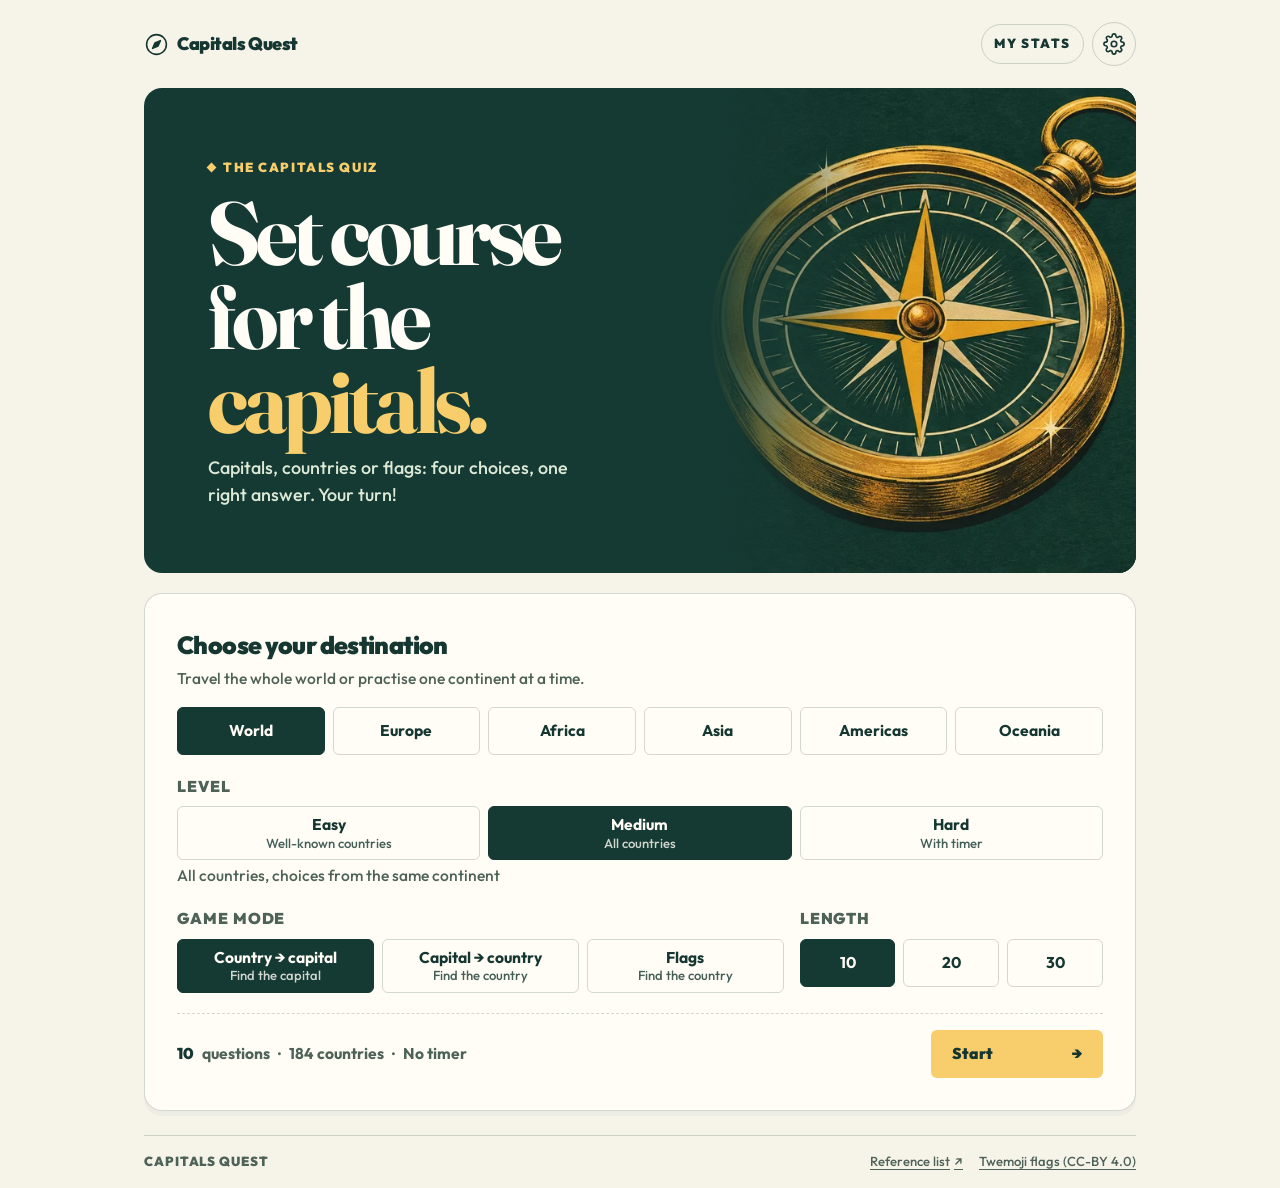
==== index.html @ 691945a4 "Première version de Cap sur les capitales (PWA multilingue) Co-Authored-By: Claude Opus 5.5 <noreply" ====
<!doctype html>
<html lang="fr" dir="ltr">
<head>
  <meta charset="utf-8">
  <meta name="viewport" content="width=device-width,initial-scale=1">
  <meta name="theme-color" content="#153a33">
  <meta name="mobile-web-app-capable" content="yes">
  <meta name="apple-mobile-web-app-capable" content="yes">
  <meta name="apple-mobile-web-app-title" content="Capitales">
  <meta name="apple-mobile-web-app-status-bar-style" content="black-translucent">
  <meta name="description" content="Un quiz pour apprendre les capitales et les drapeaux du monde.">
  <title>Cap sur les capitales</title>
  <link rel="icon" type="image/png" href="./assets/icon-192.png">
  <link rel="apple-touch-icon" href="./assets/apple-touch-icon.png">
  <link rel="manifest" href="./manifest.webmanifest">
  <link rel="preconnect" href="https://fonts.googleapis.com">
  <link rel="preconnect" href="https://fonts.gstatic.com" crossorigin>
  <link rel="stylesheet" href="https://fonts.googleapis.com/css2?family=Cairo:wght@400;600;700;800&family=Fraunces:opsz,wght@9..144,600;9..144,700&family=Outfit:wght@400;500;600;700;800;900&display=swap">
  <link rel="stylesheet" href="./base.css">
  <link rel="stylesheet" href="./style.css">
  <script>
    // Applique le thème avant l'affichage pour éviter un flash de couleur.
    try { const s = JSON.parse(localStorage.getItem("cap-settings")) || {}; if (s.theme === "dark" || s.theme === "light") document.documentElement.dataset.theme = s.theme; } catch (e) {}
  </script>
  <script src="./countries.js" defer></script>
  <script src="./names.js" defer></script>
  <script src="./flags.js" defer></script>
  <script src="./i18n.js" defer></script>
  <script src="./app.js" defer></script>
</head>
<body>
  <a class="skip" href="#main" data-i="skip">Aller au jeu</a>
  <header class="top shell">
    <div class="wordmark">
      <svg viewBox="0 0 24 24" width="25" height="25" fill="none" stroke="currentColor" stroke-width="1.5" aria-hidden="true"><circle cx="12" cy="12" r="9.5"/><path d="m15.7 8.3-2.2 5.2-5.2 2.2 2.2-5.2 5.2-2.2Z" fill="currentColor" stroke-linejoin="round"/></svg>
      <span data-i="appName">Cap sur les capitales</span>
    </div>
    <div class="top-actions">
      <button id="stats-btn" type="button" class="top-label stats-link" data-i="stats">Mes stats</button>
      <button id="settings-btn" type="button" class="icon-btn" data-i-aria="settings" aria-label="Réglages">
        <svg viewBox="0 0 24 24" width="22" height="22" fill="none" stroke="currentColor" stroke-width="1.8" stroke-linecap="round" stroke-linejoin="round" aria-hidden="true"><circle cx="12" cy="12" r="3"/><path d="M19.4 15a1.7 1.7 0 0 0 .34 1.87l.06.06a2 2 0 1 1-2.83 2.83l-.06-.06a1.7 1.7 0 0 0-1.87-.34 1.7 1.7 0 0 0-1.03 1.56V21a2 2 0 1 1-4 0v-.09a1.7 1.7 0 0 0-1.11-1.56 1.7 1.7 0 0 0-1.87.34l-.06.06a2 2 0 1 1-2.83-2.83l.06-.06a1.7 1.7 0 0 0 .34-1.87 1.7 1.7 0 0 0-1.56-1.03H3a2 2 0 1 1 0-4h.09a1.7 1.7 0 0 0 1.56-1.11 1.7 1.7 0 0 0-.34-1.87l-.06-.06a2 2 0 1 1 2.83-2.83l.06.06a1.7 1.7 0 0 0 1.87.34H9a1.7 1.7 0 0 0 1.03-1.56V3a2 2 0 1 1 4 0v.09a1.7 1.7 0 0 0 1.03 1.56 1.7 1.7 0 0 0 1.87-.34l.06-.06a2 2 0 1 1 2.83 2.83l-.06.06a1.7 1.7 0 0 0-.34 1.87V9a1.7 1.7 0 0 0 1.56 1.03H21a2 2 0 1 1 0 4h-.09a1.7 1.7 0 0 0-1.51 1.03Z"/></svg>
      </button>
    </div>
  </header>

  <main id="main" class="shell" tabindex="-1">
    <section id="menu" aria-labelledby="menu-title">
      <div class="hero">
        <div class="hero-copy">
          <span class="eyebrow hero-tag"><span class="mark" aria-hidden="true"></span> <span data-i="heroTag">Le quiz des capitales</span></span>
          <h1 id="menu-title" tabindex="-1"><span data-i="heroA">Cap sur les</span> <span class="hero-accent" data-i="heroB">capitales.</span></h1>
          <p data-i="heroText">Capitales, pays ou drapeaux : quatre choix, une seule bonne réponse. À toi de jouer !</p>
        </div>
        <div class="hero-art" aria-hidden="true"><img src="./assets/compass.webp" width="900" height="600" alt="" fetchpriority="high" decoding="async"></div>
      </div>

      <form id="setup" class="boarding">
        <fieldset>
          <legend data-i="destination">Choisis ta destination</legend>
          <p class="hint" data-i="destinationHint">Fais le tour du monde ou entraîne-toi par continent.</p>
          <div class="regions options">
            <label><input type="radio" name="region" value="world" checked><span data-i="region_world">Monde</span></label>
            <label><input type="radio" name="region" value="eu"><span data-i="region_eu">Europe</span></label>
            <label><input type="radio" name="region" value="af"><span data-i="region_af">Afrique</span></label>
            <label><input type="radio" name="region" value="as"><span data-i="region_as">Asie</span></label>
            <label><input type="radio" name="region" value="am"><span data-i="region_am">Amériques</span></label>
            <label><input type="radio" name="region" value="oc"><span data-i="region_oc">Océanie</span></label>
          </div>
        </fieldset>

        <fieldset class="level-set">
          <legend class="small-legend" data-i="level">Niveau</legend>
          <div class="levels options">
            <label><input type="radio" name="level" value="easy"><span><b data-i="level_easy">Facile</b><small data-i="levelSub_easy">Pays connus</small></span></label>
            <label><input type="radio" name="level" value="medium" checked><span><b data-i="level_medium">Moyen</b><small data-i="levelSub_medium">Tous les pays</small></span></label>
            <label><input type="radio" name="level" value="hard"><span><b data-i="level_hard">Difficile</b><small data-i="levelSub_hard">Avec chrono</small></span></label>
          </div>
          <p id="level-hint" class="hint"></p>
        </fieldset>

        <div class="setup-row">
          <fieldset>
            <legend class="small-legend" data-i="modeTitle">Mode de jeu</legend>
            <div class="modes options">
              <label><input type="radio" name="mode" value="capital" checked><span><b data-i="mode_capital">Pays → capitale</b><small data-i="modeSub_capital">Trouve la capitale</small></span></label>
              <label><input type="radio" name="mode" value="country"><span><b data-i="mode_country">Capitale → pays</b><small data-i="modeSub_country">Trouve le pays</small></span></label>
              <label><input type="radio" name="mode" value="flag"><span><b data-i="mode_flag">Drapeaux</b><small data-i="modeSub_flag">Trouve le pays</small></span></label>
            </div>
          </fieldset>
          <fieldset>
            <legend class="small-legend" data-i="length">Longueur</legend>
            <div class="counts options">
              <label><input type="radio" name="count" value="10" checked><span>10</span></label>
              <label><input type="radio" name="count" value="20"><span>20</span></label>
              <label><input type="radio" name="count" value="30"><span>30</span></label>
            </div>
          </fieldset>
        </div>

        <div class="boarding-actions">
          <p class="boarding-note"><span id="note-count" class="note-number">10</span> <span data-i="noteQuestions">questions</span> <span class="middle-dot" aria-hidden="true">·</span> <span id="note-pool"></span> <span class="middle-dot" aria-hidden="true">·</span> <span id="note-timer"></span> <span id="note-best" class="note-best" hidden></span></p>
          <button id="start-btn" type="submit" class="btn primary"><span data-i="start">Commencer</span> <span class="arrow" aria-hidden="true">→</span></button>
        </div>
      </form>
    </section>

    <section id="quiz" class="play" hidden aria-labelledby="country-title">
      <div class="play-top">
        <button id="back" type="button" class="btn text-btn"><span class="arrow" aria-hidden="true">←</span> <span data-i="home">Accueil</span></button>
        <div class="pills">
          <div class="score-pill timer-pill" id="timer-pill" hidden><span data-i="time">Temps</span> <strong id="timer">15</strong></div>
          <div class="score-pill streak-pill" id="streak-pill"><span data-i="streak">Série</span> <strong id="streak">0</strong></div>
          <div class="score-pill"><span data-i="score">Score</span> <strong id="score">0</strong></div>
        </div>
      </div>
      <div class="progress-meta">
        <span id="round-label" class="eyebrow"></span>
        <span id="question-count"></span>
      </div>
      <div id="progress" class="progress" role="progressbar" data-i-aria="progressLabel" aria-label="Questions terminées" aria-valuemin="0" aria-valuemax="10" aria-valuenow="0"></div>
      <div class="passport">
        <div class="passport-copy">
          <p id="question-prompt"></p>
          <h1 id="country-title" tabindex="-1" aria-describedby="question-prompt"><span id="flag" class="flag" aria-hidden="true"></span><span id="title-text"></span></h1>
          <span id="continent" class="passport-label"></span>
        </div>
        <div class="passport-art" aria-hidden="true"></div>
      </div>
      <div id="choices" class="choices" role="group" data-i-aria="choicesLabel" aria-label="Choix de réponse"></div>
      <div class="quiz-actions">
        <p id="feedback" role="status" aria-atomic="true"></p>
        <button id="pass" type="button" class="btn text-btn"><span data-i="skipQuestion">Passer</span> <span class="arrow" aria-hidden="true">→</span></button>
        <button id="next" type="button" class="btn primary" hidden><span id="next-label"></span><span class="arrow" aria-hidden="true">→</span></button>
      </div>
    </section>

    <section id="results" class="play" hidden aria-labelledby="result-title">
      <div class="play-top">
        <button id="results-home" type="button" class="btn text-btn"><span class="arrow" aria-hidden="true">←</span> <span data-i="home">Accueil</span></button>
        <p id="results-region" class="eyebrow"></p>
      </div>
      <div class="summary">
        <div>
          <p class="eyebrow hero-tag"><span class="mark" aria-hidden="true"></span> <span data-i="arrival">Arrivée</span></p>
          <h1 id="result-title" tabindex="-1" data-i="gameOver">Partie terminée !</h1>
          <p id="result-message"></p>
          <p id="result-extra" class="result-extra"></p>
        </div>
        <div class="score-stamp" data-i-aria="finalScore" aria-label="Score final">
          <strong id="result-score" class="score-value">0 / 10</strong>
          <span id="result-stamp-label"></span>
        </div>
      </div>
      <div class="result-actions">
        <button id="replay" type="button" class="btn primary"><span data-i="newGame">Nouvelle partie</span> <span class="arrow" aria-hidden="true">→</span></button>
        <button id="retry" type="button" class="btn secondary" data-i="retry">Rejouer mes erreurs</button>
      </div>
      <section id="corrections" aria-labelledby="corrections-title">
        <h2 id="corrections-title" data-i="toRemember">À retenir</h2>
        <ul id="mistakes"></ul>
      </section>
    </section>

    <section id="stats" class="play" hidden aria-labelledby="stats-title">
      <div class="play-top">
        <button id="stats-home" type="button" class="btn text-btn"><span class="arrow" aria-hidden="true">←</span> <span data-i="home">Accueil</span></button>
        <p class="eyebrow" data-i="travelLog">Carnet de voyage</p>
      </div>
      <h1 id="stats-title" class="section-title" tabindex="-1" data-i="statsTitle">Mes statistiques</h1>
      <p id="stats-empty" class="hint" data-i="statsEmpty"></p>
      <div id="stats-body">
        <div class="stat-tiles">
          <div class="stat-tile"><strong id="st-games">0</strong><span data-i="gamesPlayed">parties jouées</span></div>
          <div class="stat-tile"><strong id="st-answers">0</strong><span data-i="answersGiven">réponses données</span></div>
          <div class="stat-tile"><strong id="st-rate">0 %</strong><span data-i="successRate">de bonnes réponses</span></div>
          <div class="stat-tile"><strong id="st-known">0</strong><span id="st-mastered"></span></div>
        </div>
        <h2 class="sub-title" data-i="byContinent">Par continent</h2>
        <ul id="st-regions" class="bars"></ul>
        <h2 class="sub-title" data-i="weakPoints">Tes points faibles</h2>
        <p class="hint" data-i="weakHint"></p>
        <ul id="st-weak" class="weak-list"></ul>
        <div class="result-actions">
          <button id="weak-btn" type="button" class="btn primary"><span data-i="reviewWeak">Réviser mes points faibles</span> <span class="arrow" aria-hidden="true">→</span></button>
          <button id="reset-btn" type="button" class="btn secondary" data-i="resetStats">Effacer mes stats</button>
        </div>
        <div id="reset-confirm" class="confirm" hidden>
          <p data-i="resetConfirm"></p>
          <div class="confirm-actions">
            <button id="reset-yes" type="button" class="btn danger" data-i="resetYes">Oui, tout effacer</button>
            <button id="reset-no" type="button" class="btn secondary" data-i="cancel">Annuler</button>
          </div>
        </div>
      </div>
    </section>

    <section id="settings" class="play" hidden aria-labelledby="settings-title">
      <div class="play-top">
        <button id="settings-home" type="button" class="btn text-btn"><span class="arrow" aria-hidden="true">←</span> <span data-i="home">Accueil</span></button>
      </div>
      <h1 id="settings-title" class="section-title" tabindex="-1" data-i="settings">Réglages</h1>
      <form id="settings-form" class="settings-card">
        <div class="setting">
          <label for="set-lang" class="setting-label" data-i="language">Langue</label>
          <select id="set-lang" name="lang"></select>
        </div>
        <fieldset class="setting">
          <legend class="setting-label" data-i="theme">Thème</legend>
          <div class="segmented options">
            <label><input type="radio" name="theme" value="auto"><span data-i="themeAuto">Automatique</span></label>
            <label><input type="radio" name="theme" value="light"><span data-i="themeLight">Clair</span></label>
            <label><input type="radio" name="theme" value="dark"><span data-i="themeDark">Sombre</span></label>
          </div>
        </fieldset>
        <div class="setting setting-toggle">
          <div>
            <label for="set-sound" class="setting-label" data-i="sound">Sons</label>
            <p class="hint" data-i="soundHint"></p>
          </div>
          <input id="set-sound" name="sound" type="checkbox" class="switch" role="switch">
        </div>
        <div class="setting setting-toggle" id="vibrate-row">
          <div>
            <label for="set-vibrate" class="setting-label" data-i="vibration">Vibrations</label>
            <p class="hint" data-i="vibrationHint"></p>
          </div>
          <input id="set-vibrate" name="vibrate" type="checkbox" class="switch" role="switch">
        </div>
        <fieldset class="setting">
          <legend class="setting-label" data-i="timerSetting">Durée du chrono</legend>
          <div class="segmented options" id="timer-options">
            <label><input type="radio" name="timer" value="10"><span data-s="10">10 s</span></label>
            <label><input type="radio" name="timer" value="15"><span data-s="15">15 s</span></label>
            <label><input type="radio" name="timer" value="20"><span data-s="20">20 s</span></label>
            <label><input type="radio" name="timer" value="30"><span data-s="30">30 s</span></label>
          </div>
        </fieldset>
        <button id="settings-done" type="submit" class="btn primary settings-done" data-i="done">Terminé</button>
      </form>
    </section>
    <noscript><p>Active JavaScript dans ton navigateur pour jouer au quiz. / Turn on JavaScript to play.</p></noscript>
  </main>

  <footer class="footer shell">
    <span class="footer-name" data-i="appName">Cap sur les capitales</span>
    <span class="footer-links"><a id="ref-link" href="https://fr.wikipedia.org/wiki/Liste_des_capitales_du_monde" target="_blank" rel="noopener noreferrer"><span data-i="referenceList">Liste de référence</span> <span aria-hidden="true">↗</span></a> <a href="https://github.com/twitter/twemoji" target="_blank" rel="noopener noreferrer" data-i="flagsCredit">Drapeaux Twemoji (CC-BY 4.0)</a></span>
  </footer>
</body>
</html>
---- base.css ----
:root {
  color-scheme: light;
  --paper: #f6f3e9;
  --surface: #fffdf6;
  --ink: #163731;
  --muted: #4e6257;
  --border: #17393130;
  --light-ink: #dce9d7;
  --hero: #153a33;
  --gold: #f8ce6c;
  --gold-hover: #ffda84;
  --yes-ink: #1c5035;
  --yes-bg: #e4efdf;
  --no-ink: #7a332a;
  --no-bg: #f6e6dd;
  --focus: #326957;
  --on-hero: #fffdf6;
  --hover: #efece0;
  --on-gold: #163731;
  --body: "Outfit", system-ui, sans-serif;
  --display: "Fraunces", Georgia, serif;
  --xs: clamp(.75rem,.73rem + .11vw,.825rem);
  --sm: clamp(.875rem,.84rem + .19vw,.975rem);
  --base: clamp(1rem,.96rem + .2vw,1.125rem);
  --lg: clamp(1.25rem,1.15rem + .5vw,1.625rem);
  --xl: clamp(2rem,1.45rem + 2.3vw,3.35rem);
  --hero-text: clamp(2.8rem,1.6rem + 5vw,5.75rem);
  --s1: .25rem; --s2: .5rem; --s3: .75rem; --s4: 1rem; --s5: 1.25rem;
  --s6: 1.5rem; --s8: 2rem; --s10: 2.5rem; --s12: 3rem; --s16: 4rem;
  --r1: .375rem; --r2: .75rem; --r3: 1.125rem;
  --ease: 180ms cubic-bezier(.16,1,.3,1);
}

*, *::before, *::after { box-sizing: border-box; }
html { min-width: 280px; }
body { margin: 0; min-height: 100vh; color: var(--ink); background: var(--paper); font: 500 var(--base)/1.5 var(--body); }
h1, h2, p, ul { margin: 0; }
button, input { font: inherit; }
button { color: inherit; }
button, label { -webkit-tap-highlight-color: transparent; }
button:not(:disabled), label { cursor: pointer; }
a { color: inherit; }
img { display: block; max-width: 100%; }
[hidden] { display: none !important; }
:focus-visible { outline: 3px solid var(--focus); outline-offset: 3px; }
[tabindex="-1"]:focus { outline: none; }
.skip { position: absolute; inset: var(--s2) auto auto var(--s2); z-index: 4; padding: var(--s2) var(--s4); background: var(--surface); transform: translateY(-160%); }
.skip:focus { transform: translateY(0); }
@media (prefers-reduced-motion: reduce) {
  *, *::before, *::after { animation-duration: .01ms !important; transition-duration: .01ms !important; scroll-behavior: auto !important; }
}

/* Thème sombre : automatique (réglage du téléphone) ou forcé dans les Réglages. */
@media (prefers-color-scheme: dark) {
  :root:not([data-theme="light"]) {
    color-scheme: dark;
    --paper: #0d1f1b; --surface: #15302a; --ink: #e9f0e6; --muted: #a8bcb0; --border: #e9f0e626;
    --hero: #1c4a40; --yes-ink: #9fdab3; --yes-bg: #183a2a; --no-ink: #f3a497; --no-bg: #3e2420;
    --focus: #7fc6aa; --hover: #1d3d35;
  }
}
:root[data-theme="dark"] {
  color-scheme: dark;
  --paper: #0d1f1b; --surface: #15302a; --ink: #e9f0e6; --muted: #a8bcb0; --border: #e9f0e626;
  --hero: #1c4a40; --yes-ink: #9fdab3; --yes-bg: #183a2a; --no-ink: #f3a497; --no-bg: #3e2420;
  --focus: #7fc6aa; --hover: #1d3d35;
}
:root[lang="ar"] { --body: "Cairo", system-ui, sans-serif; --display: "Cairo", system-ui, sans-serif; }
:root[lang="ar"] .eyebrow, :root[lang="ar"] .top-label, :root[lang="ar"] .small-legend { letter-spacing: 0; }
---- style.css ----
.shell { width: min(100% - clamp(2rem,6vw,6rem), 62rem); margin-inline: auto; }
.top { min-height: 64px; display: flex; align-items: center; justify-content: space-between; gap: var(--s4); }
.wordmark { display: flex; align-items: center; gap: var(--s2); font-weight: 900; letter-spacing: -.025em; }
.wordmark svg { flex: none; }
.top-label, .eyebrow { font-size: var(--xs); font-weight: 900; letter-spacing: .12em; text-transform: uppercase; }
.top-label { padding: var(--s1) var(--s3); border: 1px solid var(--border); border-radius: 100px; white-space: nowrap; }
.hero { display: grid; position: relative; isolation: isolate; overflow: hidden; border-radius: var(--r3); background: var(--hero); color: var(--on-hero); }
.hero-copy { padding: clamp(var(--s5),5vw,var(--s16)); position: relative; z-index: 1; }
.hero-tag { display: inline-flex; align-items: center; gap: var(--s2); color: var(--gold); }
.mark { display: inline-block; width: 7px; height: 7px; background: currentColor; transform: rotate(45deg); flex: none; }
.hero h1 { margin-block: var(--s3); font: 700 var(--hero-text)/.94 var(--display); letter-spacing: -.045em; text-wrap: balance; }
.hero h1 .hero-accent { display: block; color: var(--gold); }
.hero p { color: var(--light-ink); max-width: 32ch; }
.hero-art { height: 112px; background: var(--hero); position: relative; }
.hero-art img { width: 100%; height: 100%; object-fit: cover; object-position: 50% 51%; }
.hero-art::after { content: ""; position: absolute; inset: 0; background: linear-gradient(180deg,var(--hero),transparent 34%); pointer-events: none; }
.boarding { position: relative; margin-top: var(--s5); padding: clamp(var(--s4),3vw,var(--s8)); background: var(--surface); border: 1px solid var(--border); border-radius: var(--r3); box-shadow: 0 5px 0 #17393108; }
fieldset { padding: 0; margin: 0; border: 0; min-inline-size: 0; }
legend { padding: 0; font-size: var(--lg); font-weight: 900; letter-spacing: -.025em; }
.hint { margin-top: var(--s1); color: var(--muted); font-size: var(--sm); }
.regions { display: grid; grid-template-columns: repeat(3,minmax(0,1fr)); gap: var(--s2); margin-top: var(--s4); }
.options label { display: grid; position: relative; min-width: 0; }
.options input { position: absolute; inline-size: 1px; block-size: 1px; margin: 0; opacity: 0; pointer-events: none; }
.options span { display: grid; min-height: 48px; padding: var(--s1); place-items: center; border-radius: var(--r1); border: 1px solid var(--border); font-size: var(--sm); font-weight: 700; transition: background var(--ease),color var(--ease),border-color var(--ease); }
.options input:not(:checked) + span:hover { background: var(--paper); border-color: var(--focus); }
.options input:checked + span { background: var(--hero); color: var(--on-hero); border-color: var(--hero); }
.options input:focus-visible + span { outline: 3px solid var(--focus); outline-offset: 3px; }
.boarding-actions { display: flex; flex-wrap: wrap; align-items: center; justify-content: space-between; gap: var(--s2); margin-top: var(--s4); padding-top: var(--s3); border-top: 1px dashed var(--border); }
.boarding-note { display: flex; align-items: center; flex-wrap: wrap; gap: var(--s1); color: var(--muted); font-size: var(--xs); font-weight: 700; }
.note-number { font-weight: 900; color: var(--ink); }
.btn { display: inline-flex; align-items: center; justify-content: center; gap: var(--s3); min-height: 48px; padding: var(--s2) var(--s4); border: 1px solid transparent; border-radius: var(--r1); font-weight: 900; font-size: var(--sm); line-height: 1.2; transition: background var(--ease), border-color var(--ease), transform var(--ease); }
.btn:active { transform: translateY(1px); }
.primary { background: var(--gold); color: var(--on-gold); }
.primary:hover { background: var(--gold-hover); }
.boarding-actions .primary { justify-content: space-between; margin-inline-start: auto; padding-inline: var(--s3); }
.secondary { background: var(--surface); border-color: var(--border); }
.secondary:hover { background: var(--yes-bg); }
.text-btn { background: transparent; }
.text-btn:hover { background: var(--surface); border-color: var(--border); }
.footer { display: flex; align-items: center; justify-content: space-between; flex-wrap: wrap; gap: 0 var(--s3); margin-top: var(--s6); border-top: 1px solid var(--border); color: var(--muted); padding-block: var(--s1); font-size: var(--xs); }
.footer-name { font-weight: 900; letter-spacing: .07em; text-transform: uppercase; }
.footer a { display: inline-flex; gap: var(--s1); align-items: center; min-height: 44px; text-decoration-thickness: 1px; text-underline-offset: .2em; }

.play { max-width: 46rem; margin-inline: auto; }
.play-top, .progress-meta { display: flex; flex-wrap: wrap; gap: var(--s2); align-items: center; justify-content: space-between; }
.play-top { margin-bottom: var(--s3); }
.play-top .text-btn { margin-inline-start: calc(-1 * var(--s2)); padding-inline: var(--s2); }
.pills { display: flex; gap: var(--s2); }
.score-pill { display: flex; align-items: center; gap: var(--s2); padding: var(--s2) var(--s3); border: 1px solid var(--border); background: var(--surface); border-radius: 100px; font-size: var(--sm); }
.score-pill strong, #question-count, .score-value { font-variant-numeric: tabular-nums; }
.progress-meta { color: var(--muted); font-size: var(--sm); font-weight: 700; }
.progress { display: grid; gap: var(--s1); margin-block: var(--s2) var(--s4); }
.progress span { min-width: 0; height: 6px; border-radius: 10px; background: var(--border); transition: background var(--ease); }
.progress .current { background: #98711f; }
.progress .done { background: var(--focus); }
.passport { position: relative; isolation: isolate; display: flex; align-items: center; min-height: 164px; overflow: hidden; padding: clamp(var(--s5),4vw,var(--s8)); background: var(--hero); color: var(--on-hero); border-radius: var(--r3); }
.passport-copy { position: relative; z-index: 1; min-width: 0; }
.passport p { color: var(--light-ink); font-size: var(--sm); }
.passport h1, .summary h1 { margin-block: var(--s1) var(--s2); font: 700 var(--xl)/1.04 var(--display); letter-spacing: -.03em; overflow-wrap: anywhere; color: var(--on-hero); }
.passport-label { display: inline-block; color: var(--gold); font-size: var(--xs); letter-spacing: .12em; text-transform: uppercase; font-weight: 900; }
.passport-art { position: absolute; z-index: -1; inset: 0 0 0 58%; opacity: .36; background: url("./assets/compass.webp") 55% 50% / cover no-repeat; mask-image: linear-gradient(90deg,transparent,#000 58%); }
.choices { display: grid; grid-template-columns: repeat(2,minmax(0,1fr)); gap: var(--s2); margin-top: var(--s4); }
.choice { display: flex; gap: var(--s2); align-items: center; min-height: 64px; width: 100%; min-width: 0; padding: var(--s2); text-align: start; color: var(--ink); background: var(--surface); border: 1px solid var(--border); border-radius: var(--r2); font-weight: 700; font-size: var(--base); line-height: 1.2; transition: background var(--ease),border-color var(--ease),transform var(--ease); }
.choice:not(:disabled):hover { background: var(--hover); border-color: var(--focus); }
.choice:not(:disabled):active { transform: translateY(1px); }
.choice:disabled:not(.choice-right,.choice-wrong) { color: var(--muted); }
.choice-key { display: grid; place-items: center; flex: 0 0 25px; height: 25px; border: 1px solid var(--border); border-radius: var(--r1); font-size: var(--xs); font-weight: 900; }
.choice-name { overflow-wrap: anywhere; }
.choice-right { background: var(--yes-bg); color: var(--yes-ink); border-color: var(--yes-ink); }
.choice-wrong { background: var(--no-bg); color: var(--no-ink); border-color: var(--no-ink); }
.quiz-actions { display: flex; align-items: center; justify-content: space-between; flex-wrap: wrap; gap: var(--s2); margin-top: var(--s3); min-height: 48px; }
#feedback { flex: 1 1 16rem; font-size: var(--sm); font-weight: 700; }
#feedback:empty { position: absolute; }
#feedback[data-status="right"] { color: var(--yes-ink); }
#feedback[data-status="wrong"] { color: var(--no-ink); }
.quiz-actions .btn { margin-inline-start: auto; }
.summary { background: var(--hero); color: var(--on-hero); padding: clamp(var(--s5),4vw,var(--s8)); border-radius: var(--r3); display: grid; align-items: center; gap: var(--s5); overflow: hidden; }
#result-message { color: var(--light-ink); }
.score-stamp { display: grid; justify-items: start; align-content: center; gap: var(--s1); padding: var(--s3) var(--s4); border: 1px dashed var(--gold); color: var(--gold); border-radius: var(--r2); width: max-content; max-width: 100%; }
.score-stamp span { font-size: var(--xs); font-weight: 900; text-transform: uppercase; letter-spacing: .09em; }
.score-value { font-size: var(--lg); line-height: 1.15; font-weight: 900; white-space: nowrap; }
.result-actions { display: flex; gap: var(--s2); flex-wrap: wrap; margin-block: var(--s4) var(--s6); }
.result-actions .btn { flex: 1 0 auto; }
#corrections h2 { margin-bottom: var(--s2); font-size: var(--lg); font-weight: 900; }
#mistakes { list-style: none; padding: 0; display: grid; gap: var(--s2); }
#mistakes li { display: flex; justify-content: space-between; align-items: start; gap: var(--s2) var(--s4); flex-wrap: wrap; border: 1px solid var(--border); background: var(--surface); padding: var(--s2) var(--s3); border-radius: var(--r1); font-size: var(--sm); }
#mistakes li span { color: var(--muted); overflow-wrap: anywhere; }
#mistakes li strong { text-align: end; overflow-wrap: anywhere; }

@media (min-width: 600px) {
  .top { min-height: 88px; }
  .hero { grid-template-columns: 57% 43%; align-items: stretch; }
  .hero-art { height: auto; }
  .hero-art img { position: absolute; inset: 0; }
  .hero-art::after { background: linear-gradient(90deg,var(--hero),transparent 38%); }
  .regions { grid-template-columns: repeat(6,minmax(0,1fr)); }
  .boarding-actions { margin-top: var(--s5); padding-top: var(--s4); }
  .boarding-note { font-size: var(--sm); gap: var(--s2); }
  .boarding-actions .primary { min-width: 172px; padding-inline: var(--s5); }
  .choice { padding-inline: var(--s4); gap: var(--s3); }
  .summary { grid-template-columns: 1fr auto; }
  .score-stamp { justify-items: center; transform: rotate(-4deg); }
  .result-actions .btn { flex: 0 0 auto; }
}
@media (max-width: 365px) {
  .top { min-height: 64px; }
  .wordmark { font-size: var(--sm); }
  .hero-copy { padding: var(--s4) var(--s5); }
  .hero-art { height: 84px; }
  .passport { min-height: 145px; }
}
@media (max-width: 345px) {
  .boarding-actions .primary { flex-grow: 1; }
}

/* --- Ajouts v2 --- */
.setup-row { display: grid; gap: var(--s4); margin-top: var(--s5); }
.small-legend { font-size: var(--sm); font-weight: 900; letter-spacing: .06em; text-transform: uppercase; color: var(--muted); }
.level-set { margin-top: var(--s5); }
.levels { display: grid; grid-template-columns: repeat(3,minmax(0,1fr)); gap: var(--s2); margin-top: var(--s2); }
.levels span { text-align: center; padding: var(--s2); line-height: 1.25; }
.levels small { display: block; font-size: var(--xs); font-weight: 500; opacity: .8; }
.timer-pill strong { min-width: 2ch; text-align: end; }
.timer-pill.urgent { background: var(--no-bg); border-color: var(--no-ink); color: var(--no-ink); }
.modes, .counts { display: grid; gap: var(--s2); margin-top: var(--s2); }
.modes { grid-template-columns: repeat(3,minmax(0,1fr)); }
.counts { grid-template-columns: repeat(3,minmax(0,1fr)); }
.modes span { gap: 0; text-align: center; padding: var(--s2); line-height: 1.25; }
.modes small { display: block; font-size: var(--xs); font-weight: 500; opacity: .8; }
.note-best { margin-inline-start: var(--s1); padding: 0 var(--s2); border-radius: 100px; background: var(--yes-bg); color: var(--yes-ink); font-weight: 900; }
.flag { display: inline-block; vertical-align: -.12em; margin-inline-end: .35em; line-height: 0; }
.flag svg { width: 1.15em; height: 1.15em; display: block; }
.flag:empty { display: none; }
.streak-pill { transition: background var(--ease), border-color var(--ease); }
.streak-pill.hot { background: var(--gold); border-color: #98711f; color: var(--on-gold); }
.result-extra { margin-top: var(--s2); color: var(--gold); font-size: var(--sm); font-weight: 700; }
.result-extra:empty { display: none; }
#mistakes li em { flex-basis: 100%; font-style: normal; font-size: var(--xs); color: var(--no-ink); }
@media (min-width: 600px) {
  .setup-row { grid-template-columns: 2fr 1fr; }
}

/* --- Ajouts v3 --- */
.stats-link { background: transparent; color: inherit; cursor: pointer; min-height: 40px; transition: background var(--ease); }
.stats-link:hover { background: var(--surface); }
#country-title .flag.big { display: block; margin: var(--s2) 0 var(--s1); }
#country-title .flag.big svg { width: clamp(7rem, 30vw, 10rem); height: auto; filter: drop-shadow(0 4px 10px #0006); }
#mistakes li span .flag, .weak-name .flag { margin-inline-end: .45em; }
.footer-links { display: inline-flex; flex-wrap: wrap; gap: 0 var(--s4); }
.section-title { font: 700 var(--xl)/1.04 var(--display); letter-spacing: -.03em; margin-bottom: var(--s3); }
.sub-title { margin-top: var(--s6); margin-bottom: var(--s2); font-size: var(--lg); font-weight: 900; }
.stat-tiles { display: grid; grid-template-columns: repeat(2,minmax(0,1fr)); gap: var(--s2); }
.stat-tile { display: grid; gap: var(--s1); padding: var(--s3) var(--s4); background: var(--hero); color: var(--light-ink); border-radius: var(--r2); }
.stat-tile strong { font: 700 var(--lg)/1.1 var(--display); color: var(--gold); font-variant-numeric: tabular-nums; }
.stat-tile span { font-size: var(--xs); font-weight: 700; }
.bars { list-style: none; padding: 0; display: grid; gap: var(--s2); }
.bars li { display: grid; grid-template-columns: 6.5rem minmax(0,1fr) 3.5rem; align-items: center; gap: var(--s3); font-size: var(--sm); font-weight: 700; }
.bar-track { height: 12px; border-radius: 10px; background: var(--border); overflow: hidden; }
.bar-fill { display: block; height: 100%; background: var(--focus); border-radius: 10px; transition: width 600ms cubic-bezier(.16,1,.3,1); }
.bar-value { text-align: end; font-variant-numeric: tabular-nums; }
.weak-list { list-style: none; padding: 0; display: grid; gap: var(--s2); margin-top: var(--s2); }
.weak-list li { display: flex; flex-wrap: wrap; justify-content: space-between; gap: var(--s1) var(--s3); padding: var(--s2) var(--s3); background: var(--surface); border: 1px solid var(--border); border-radius: var(--r1); font-size: var(--sm); }
.weak-list em { flex-basis: 100%; font-style: normal; font-size: var(--xs); color: var(--no-ink); }
.weak-list .weak-empty { color: var(--muted); }
.confirm { margin-top: var(--s2); padding: var(--s3) var(--s4); border: 1px solid var(--no-ink); background: var(--no-bg); border-radius: var(--r2); font-size: var(--sm); }
.confirm-actions { display: flex; flex-wrap: wrap; gap: var(--s2); margin-top: var(--s3); }
.danger { background: var(--no-ink); color: #fff; }
.danger:hover { background: #5f241d; }
#stats-body[hidden] { display: none; }
@media (min-width: 600px) {
  .stat-tiles { grid-template-columns: repeat(4,minmax(0,1fr)); }
}
@media (max-width: 420px) {
  .modes span { padding-inline: var(--s1); }
  .modes b { font-size: .82rem; }
}

/* --- v4 : réglages, langues, thème --- */
.top-actions { display: flex; align-items: center; gap: var(--s2); }
.icon-btn { display: grid; place-items: center; width: 44px; height: 44px; border: 1px solid var(--border); border-radius: 100px; background: transparent; color: inherit; transition: background var(--ease), transform var(--ease); }
.icon-btn:hover { background: var(--surface); }
.icon-btn:active svg { transform: rotate(45deg); }
.icon-btn svg { transition: transform 300ms cubic-bezier(.16,1,.3,1); }
.settings-card { display: grid; gap: var(--s5); padding: clamp(var(--s4),3vw,var(--s8)); background: var(--surface); border: 1px solid var(--border); border-radius: var(--r3); }
.setting { display: grid; gap: var(--s2); }
.setting-label { font-weight: 900; font-size: var(--base); }
.setting-toggle { grid-template-columns: minmax(0,1fr) auto; align-items: center; gap: var(--s4); }
.setting-toggle .hint { margin-top: 0; }
.setting + .setting { padding-top: var(--s5); box-shadow: 0 -1px 0 var(--border); }
#set-lang { min-height: 48px; width: 100%; padding: var(--s2) var(--s3); font: inherit; font-size: 16px; font-weight: 700; color: var(--ink); background: var(--paper); border: 1px solid var(--border); border-radius: var(--r1); }
.segmented { display: grid; grid-auto-flow: column; grid-auto-columns: minmax(0,1fr); gap: var(--s2); }
.switch { appearance: none; -webkit-appearance: none; position: relative; width: 52px; height: 30px; margin: 0; border-radius: 100px; background: var(--border); cursor: pointer; transition: background var(--ease); flex: none; }
.switch::after { content: ""; position: absolute; top: 3px; inset-inline-start: 3px; width: 24px; height: 24px; border-radius: 50%; background: var(--on-hero); box-shadow: 0 1px 3px #0004; transition: inset-inline-start var(--ease); }
.switch:checked { background: var(--focus); }
.switch:checked::after { inset-inline-start: 25px; }
.settings-done { justify-self: start; min-width: 160px; }
.arrow { display: inline-block; }
[dir="rtl"] .arrow { transform: scaleX(-1); }
[dir="rtl"] .passport-art { inset: 0 58% 0 0; mask-image: linear-gradient(270deg,transparent,#000 58%); }
[dir="rtl"] .hero-art::after { background: linear-gradient(180deg,var(--hero),transparent 34%); }
@media (min-width: 600px) {
  [dir="rtl"] .hero-art::after { background: linear-gradient(270deg,var(--hero),transparent 38%); }
}
[dir="rtl"] .score-stamp { transform: none; }
@media (max-width: 380px) {
  .top .wordmark span { font-size: .85rem; }
  .stats-link { padding-inline: var(--s2); }
}
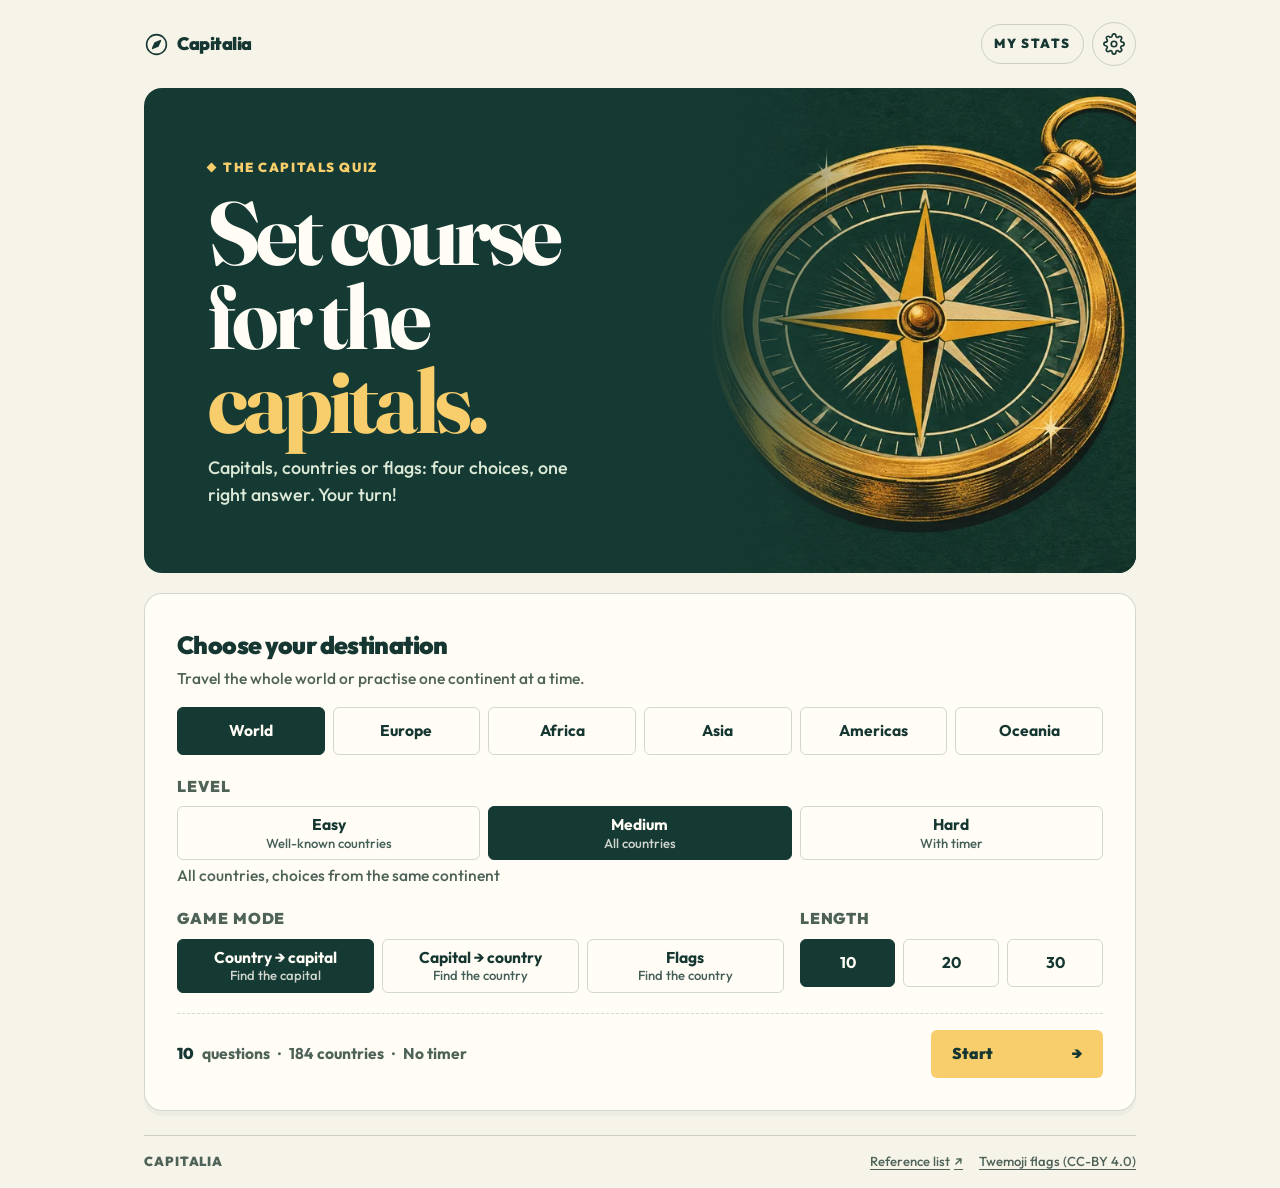
==== commit 20843e85: "Renomme l'app en Capitalia (com.amineboujrada.capitalia) Co-Authored-By: Claude Opus 5.5 <noreply@an" ====
--- a/index.html
+++ b/index.html
@@ -2,14 +2,14 @@
 <html lang="fr" dir="ltr">
 <head>
   <meta charset="utf-8">
-  <meta name="viewport" content="width=device-width,initial-scale=1">
+  <meta name="viewport" content="width=device-width,initial-scale=1,viewport-fit=cover">
   <meta name="theme-color" content="#153a33">
   <meta name="mobile-web-app-capable" content="yes">
   <meta name="apple-mobile-web-app-capable" content="yes">
-  <meta name="apple-mobile-web-app-title" content="Capitales">
+  <meta name="apple-mobile-web-app-title" content="Capitalia">
   <meta name="apple-mobile-web-app-status-bar-style" content="black-translucent">
   <meta name="description" content="Un quiz pour apprendre les capitales et les drapeaux du monde.">
-  <title>Cap sur les capitales</title>
+  <title>Capitalia</title>
   <link rel="icon" type="image/png" href="./assets/icon-192.png">
   <link rel="apple-touch-icon" href="./assets/apple-touch-icon.png">
   <link rel="manifest" href="./manifest.webmanifest">
@@ -33,7 +33,7 @@
   <header class="top shell">
     <div class="wordmark">
       <svg viewBox="0 0 24 24" width="25" height="25" fill="none" stroke="currentColor" stroke-width="1.5" aria-hidden="true"><circle cx="12" cy="12" r="9.5"/><path d="m15.7 8.3-2.2 5.2-5.2 2.2 2.2-5.2 5.2-2.2Z" fill="currentColor" stroke-linejoin="round"/></svg>
-      <span data-i="appName">Cap sur les capitales</span>
+      <span data-i="appName">Capitalia</span>
     </div>
     <div class="top-actions">
       <button id="stats-btn" type="button" class="top-label stats-link" data-i="stats">Mes stats</button>
@@ -242,7 +242,7 @@
   </main>
 
   <footer class="footer shell">
-    <span class="footer-name" data-i="appName">Cap sur les capitales</span>
+    <span class="footer-name" data-i="appName">Capitalia</span>
     <span class="footer-links"><a id="ref-link" href="https://fr.wikipedia.org/wiki/Liste_des_capitales_du_monde" target="_blank" rel="noopener noreferrer"><span data-i="referenceList">Liste de référence</span> <span aria-hidden="true">↗</span></a> <a href="https://github.com/twitter/twemoji" target="_blank" rel="noopener noreferrer" data-i="flagsCredit">Drapeaux Twemoji (CC-BY 4.0)</a></span>
   </footer>
 </body>
--- a/style.css
+++ b/style.css
@@ -206,3 +206,11 @@
   .top .wordmark span { font-size: .85rem; }
   .stats-link { padding-inline: var(--s2); }
 }
+
+/* Zones système (encoche, barre d'état, barre de navigation) dans l'app installée */
+body {
+  padding-top: max(env(safe-area-inset-top, 0px), var(--safe-area-inset-top, 0px));
+  padding-bottom: max(env(safe-area-inset-bottom, 0px), var(--safe-area-inset-bottom, 0px));
+  padding-left: max(env(safe-area-inset-left, 0px), var(--safe-area-inset-left, 0px));
+  padding-right: max(env(safe-area-inset-right, 0px), var(--safe-area-inset-right, 0px));
+}
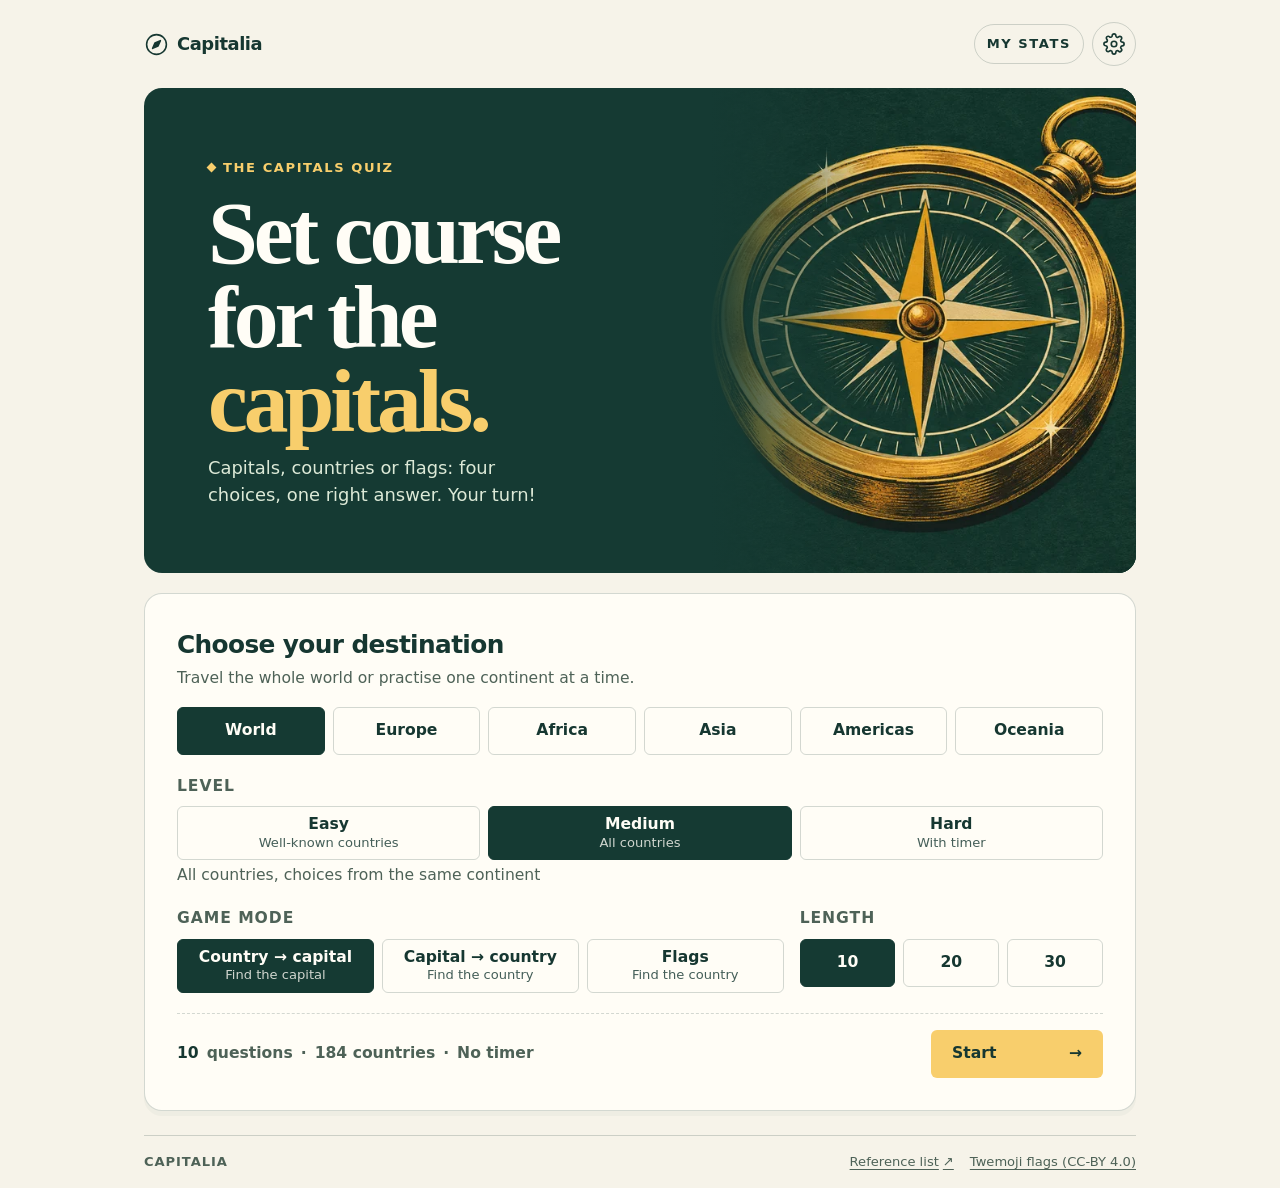
==== commit 0fae9af0: "Supprime Google Fonts : aucune connexion tierce (programme Familles) Co-Authored-By: Claude Opus 5.5" ====
--- a/index.html
+++ b/index.html
@@ -13,9 +13,6 @@
   <link rel="icon" type="image/png" href="./assets/icon-192.png">
   <link rel="apple-touch-icon" href="./assets/apple-touch-icon.png">
   <link rel="manifest" href="./manifest.webmanifest">
-  <link rel="preconnect" href="https://fonts.googleapis.com">
-  <link rel="preconnect" href="https://fonts.gstatic.com" crossorigin>
-  <link rel="stylesheet" href="https://fonts.googleapis.com/css2?family=Cairo:wght@400;600;700;800&family=Fraunces:opsz,wght@9..144,600;9..144,700&family=Outfit:wght@400;500;600;700;800;900&display=swap">
   <link rel="stylesheet" href="./base.css">
   <link rel="stylesheet" href="./style.css">
   <script>
--- a/base.css
+++ b/base.css
@@ -17,8 +17,8 @@
   --on-hero: #fffdf6;
   --hover: #efece0;
   --on-gold: #163731;
-  --body: "Outfit", system-ui, sans-serif;
-  --display: "Fraunces", Georgia, serif;
+  --body: system-ui, -apple-system, "Segoe UI", Roboto, "Noto Sans", sans-serif;
+  --display: "Noto Serif", Georgia, "Times New Roman", serif;
   --xs: clamp(.75rem,.73rem + .11vw,.825rem);
   --sm: clamp(.875rem,.84rem + .19vw,.975rem);
   --base: clamp(1rem,.96rem + .2vw,1.125rem);
@@ -65,5 +65,5 @@
   --hero: #1c4a40; --yes-ink: #9fdab3; --yes-bg: #183a2a; --no-ink: #f3a497; --no-bg: #3e2420;
   --focus: #7fc6aa; --hover: #1d3d35;
 }
-:root[lang="ar"] { --body: "Cairo", system-ui, sans-serif; --display: "Cairo", system-ui, sans-serif; }
+:root[lang="ar"] { --body: system-ui, "Noto Sans Arabic", "Segoe UI", Tahoma, sans-serif; --display: system-ui, "Noto Naskh Arabic", "Segoe UI", Tahoma, sans-serif; }
 :root[lang="ar"] .eyebrow, :root[lang="ar"] .top-label, :root[lang="ar"] .small-legend { letter-spacing: 0; }
